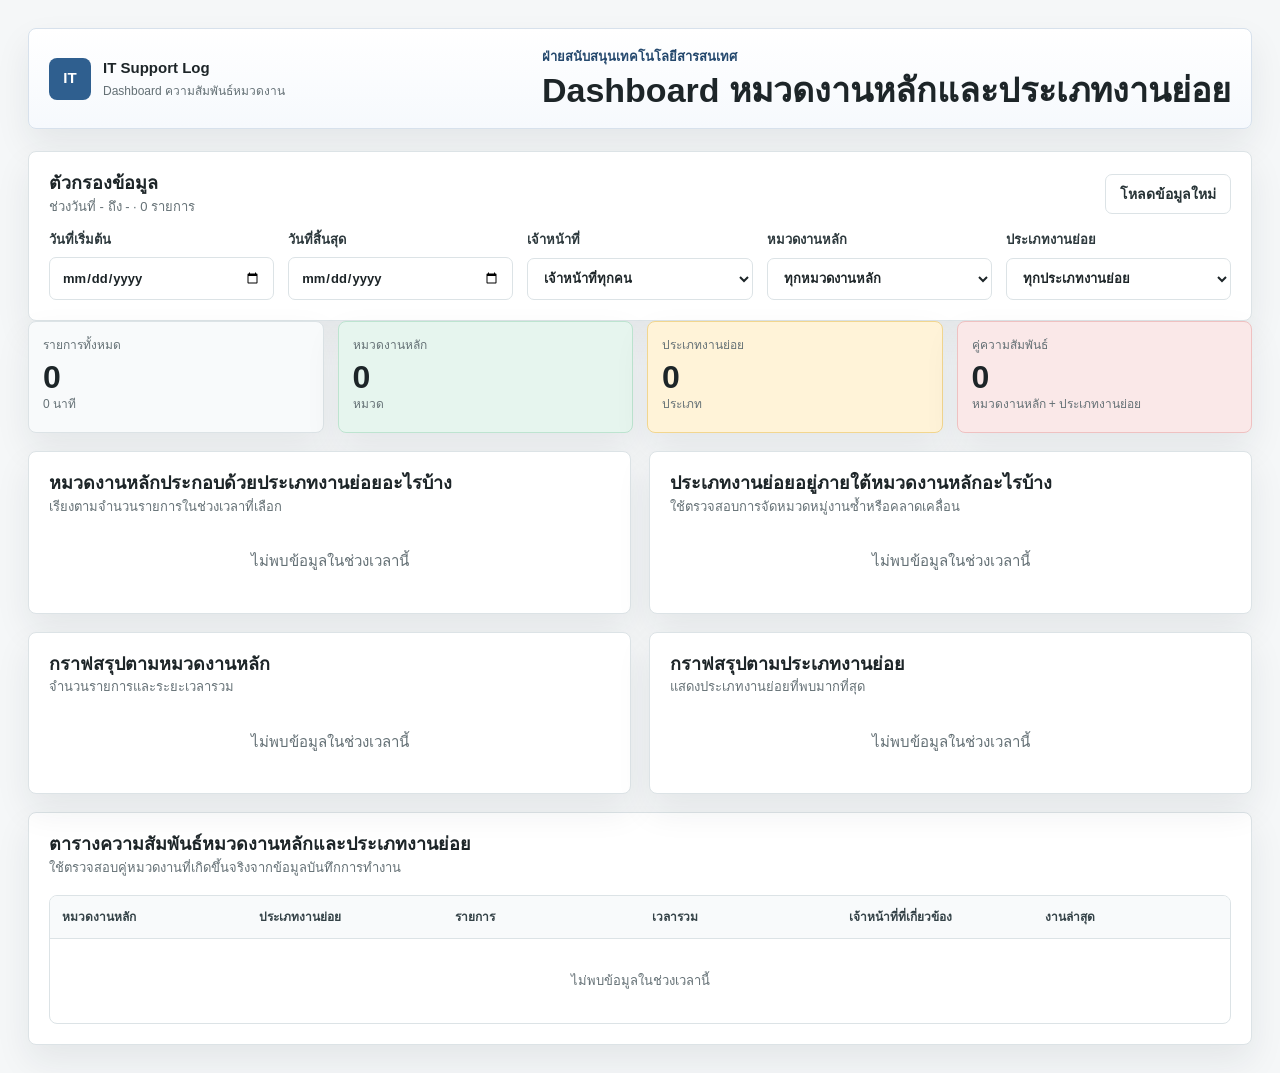
==== category-dashboard.html @ 1a27743a "Add category relationship dashboard" ====
<!doctype html>
<html lang="th">
  <head>
    <meta charset="utf-8" />
    <meta name="viewport" content="width=device-width, initial-scale=1" />
    <title>Dashboard หมวดงานและประเภทย่อย | IT Support</title>
    <link rel="stylesheet" href="./styles.css?v=20260831-01" />
  </head>
  <body>
    <div class="app-shell">
      <main class="main dashboard-main">
        <header class="topbar">
          <div class="topbar-head">
            <div class="brand">
              <div class="brand-mark">IT</div>
              <div>
                <strong>IT Support Log</strong>
                <span>Dashboard ความสัมพันธ์หมวดงาน</span>
              </div>
            </div>
            <div>
              <p class="section-label">ฝ่ายสนับสนุนเทคโนโลยีสารสนเทศ</p>
              <h1>Dashboard หมวดงานหลักและประเภทงานย่อย</h1>
            </div>
          </div>
        </header>

        <section class="panel dashboard-filter-panel">
          <div class="panel-heading compact">
            <div>
              <h2>ตัวกรองข้อมูล</h2>
              <p id="dashboardSubtitle">กำลังโหลดข้อมูล...</p>
            </div>
            <button class="ghost-button" id="refreshDashboard" type="button">โหลดข้อมูลใหม่</button>
          </div>
          <div class="dashboard-filters relationship-filters">
            <label>
              วันที่เริ่มต้น
              <input id="dateFrom" type="date" />
            </label>
            <label>
              วันที่สิ้นสุด
              <input id="dateTo" type="date" />
            </label>
            <label>
              เจ้าหน้าที่
              <select id="staffFilter">
                <option value="">เจ้าหน้าที่ทุกคน</option>
              </select>
            </label>
            <label>
              หมวดงานหลัก
              <select id="categoryFilter">
                <option value="">ทุกหมวดงานหลัก</option>
              </select>
            </label>
            <label>
              ประเภทงานย่อย
              <select id="subCategoryFilter">
                <option value="">ทุกประเภทงานย่อย</option>
              </select>
            </label>
          </div>
        </section>

        <section class="dashboard-metrics relationship-metrics" aria-label="ภาพรวมความสัมพันธ์หมวดงาน">
          <article class="metric status-card">
            <span>รายการทั้งหมด</span>
            <strong id="metricTotal">0</strong>
            <small id="metricDuration">0 นาที</small>
          </article>
          <article class="metric success status-card">
            <span>หมวดงานหลัก</span>
            <strong id="metricCategories">0</strong>
            <small>หมวด</small>
          </article>
          <article class="metric warning status-card">
            <span>ประเภทงานย่อย</span>
            <strong id="metricSubCategories">0</strong>
            <small>ประเภท</small>
          </article>
          <article class="metric danger status-card">
            <span>คู่ความสัมพันธ์</span>
            <strong id="metricPairs">0</strong>
            <small>หมวดงานหลัก + ประเภทงานย่อย</small>
          </article>
        </section>

        <section class="dashboard-grid relationship-grid">
          <section class="panel dashboard-panel">
            <div class="panel-heading compact">
              <div>
                <h2>หมวดงานหลักประกอบด้วยประเภทงานย่อยอะไรบ้าง</h2>
                <p>เรียงตามจำนวนรายการในช่วงเวลาที่เลือก</p>
              </div>
            </div>
            <div class="relationship-tree" id="categoryTree"></div>
          </section>

          <section class="panel dashboard-panel">
            <div class="panel-heading compact">
              <div>
                <h2>ประเภทงานย่อยอยู่ภายใต้หมวดงานหลักอะไรบ้าง</h2>
                <p>ใช้ตรวจสอบการจัดหมวดหมู่งานซ้ำหรือคลาดเคลื่อน</p>
              </div>
            </div>
            <div class="relationship-tree" id="subCategoryTree"></div>
          </section>
        </section>

        <section class="dashboard-grid relationship-grid">
          <section class="panel dashboard-panel">
            <div class="panel-heading compact">
              <div>
                <h2>กราฟสรุปตามหมวดงานหลัก</h2>
                <p>จำนวนรายการและระยะเวลารวม</p>
              </div>
            </div>
            <div class="dashboard-list" id="categoryBars"></div>
          </section>

          <section class="panel dashboard-panel">
            <div class="panel-heading compact">
              <div>
                <h2>กราฟสรุปตามประเภทงานย่อย</h2>
                <p>แสดงประเภทงานย่อยที่พบมากที่สุด</p>
              </div>
            </div>
            <div class="dashboard-list" id="subCategoryBars"></div>
          </section>
        </section>

        <section class="panel dashboard-panel">
          <div class="panel-heading">
            <div>
              <h2>ตารางความสัมพันธ์หมวดงานหลักและประเภทงานย่อย</h2>
              <p>ใช้ตรวจสอบคู่หมวดงานที่เกิดขึ้นจริงจากข้อมูลบันทึกการทำงาน</p>
            </div>
          </div>
          <div class="table-wrap">
            <table class="summary-table relationship-table">
              <thead>
                <tr>
                  <th>หมวดงานหลัก</th>
                  <th>ประเภทงานย่อย</th>
                  <th>รายการ</th>
                  <th>เวลารวม</th>
                  <th>เจ้าหน้าที่ที่เกี่ยวข้อง</th>
                  <th>งานล่าสุด</th>
                </tr>
              </thead>
              <tbody id="relationshipRows"></tbody>
            </table>
          </div>
        </section>
      </main>
    </div>

    <script src="./category-dashboard.js?v=20260831-01"></script>
  </body>
</html>
---- styles.css ----
:root {
  --bg: #f5f7f8;
  --surface: #ffffff;
  --surface-soft: #f8fafb;
  --text: #1d2528;
  --muted: #647075;
  --border: #dce3e6;
  --accent: #2f5f8f;
  --accent-dark: #24486d;
  --accent-soft: #e7eef7;
  --success: #168451;
  --success-soft: #e6f5ee;
  --warning: #a36308;
  --warning-soft: #fff3d8;
  --danger: #b73b3b;
  --danger-soft: #fae8e8;
  --shadow: 0 16px 35px rgba(25, 40, 48, 0.08);
  --radius: 8px;
}

* {
  box-sizing: border-box;
}

html {
  scroll-behavior: smooth;
}

body {
  margin: 0;
  background: var(--bg);
  color: var(--text);
  font-family: Tahoma, "Noto Sans Thai", Arial, sans-serif;
  font-size: 15px;
  line-height: 1.5;
}

button,
input,
select,
textarea {
  font: inherit;
}

button {
  cursor: pointer;
}

button:disabled {
  cursor: not-allowed;
  opacity: 0.68;
}

svg {
  width: 18px;
  height: 18px;
  fill: none;
  stroke: currentColor;
  stroke-linecap: round;
  stroke-linejoin: round;
  stroke-width: 2;
}

[hidden] {
  display: none !important;
}

.app-shell {
  min-height: 100vh;
}

.brand {
  display: flex;
  gap: 12px;
  align-items: center;
}

.brand-mark {
  display: grid;
  width: 42px;
  height: 42px;
  place-items: center;
  border-radius: 8px;
  background: #2f5f8f;
  color: #fff;
  font-weight: 800;
}

.brand strong,
.brand span {
  display: block;
}

.brand span {
  margin-top: 2px;
  color: var(--muted);
  font-size: 12px;
}

.nav-list {
  display: flex;
  flex-wrap: wrap;
  gap: 6px;
  margin-top: 14px;
}

.nav-item {
  display: flex;
  gap: 10px;
  align-items: center;
  min-height: 42px;
  padding: 0 12px;
  border-radius: 8px;
  border: 1px solid #d5dfeb;
  background: #f8fbff;
  color: #2f4054;
  text-decoration: none;
  font-size: 14px;
  font-weight: 700;
}

.nav-item:hover,
.nav-item.active {
  border-color: #b8cbe1;
  background: var(--accent-soft);
  color: var(--accent-dark);
}

.nav-icon {
  display: grid;
  width: 24px;
  place-items: center;
}

.main {
  min-width: 0;
  padding: 28px;
}

.form-main {
  width: min(100%, 1036px);
  margin: 0 auto;
}

.satisfaction-main {
  width: min(100%, 980px);
}

.topbar {
  display: grid;
  gap: 16px;
  margin-bottom: 22px;
  border: 1px solid #d7e1ec;
  border-radius: var(--radius);
  background: linear-gradient(180deg, #ffffff 0%, #f6f9fd 100%);
  padding: 18px 20px;
  box-shadow: var(--shadow);
}

.topbar-head {
  display: flex;
  align-items: center;
  gap: 22px;
  justify-content: space-between;
}

.dashboard-main .topbar-head > div:last-child {
  min-width: 0;
}

.dashboard-main .topbar-head h1 {
  overflow-wrap: anywhere;
}

.section-label {
  margin: 0 0 3px;
  color: var(--accent-dark);
  font-size: 13px;
  font-weight: 700;
}

h1,
h2,
p {
  margin-top: 0;
}

h1 {
  margin-bottom: 0;
  font-size: clamp(24px, 3vw, 34px);
  line-height: 1.2;
  letter-spacing: 0;
}

h2 {
  margin-bottom: 2px;
  font-size: 18px;
  line-height: 1.25;
  letter-spacing: 0;
}

.layout-grid {
  display: grid;
  grid-template-columns: minmax(0, 1.35fr) minmax(320px, 0.65fr);
  gap: 18px;
  align-items: start;
}

.form-only-layout {
  width: 100%;
}

.summary-page-grid {
  display: grid;
  grid-template-columns: minmax(0, 0.9fr) minmax(320px, 0.7fr);
  gap: 18px;
  align-items: start;
}

.dashboard-main {
  width: min(100%, 1440px);
  margin: 0 auto;
}

.dashboard-filter-panel,
.dashboard-panel {
  padding: 20px;
}

.dashboard-filters {
  display: grid;
  grid-template-columns: repeat(3, minmax(180px, 1fr));
  gap: 14px;
}

.dashboard-filters label {
  margin-bottom: 0;
}

.dashboard-metrics {
  display: grid;
  grid-template-columns: repeat(5, minmax(150px, 1fr));
  gap: 14px;
  margin-bottom: 18px;
}

.status-card {
  min-height: 112px;
  border: 1px solid var(--border);
  border-radius: var(--radius);
  background: var(--surface);
  padding: 16px;
  box-shadow: var(--shadow);
}

.metric.muted {
  border-color: #d7dde0;
  background: #f7f9fa;
}

.dashboard-grid {
  display: grid;
  grid-template-columns: repeat(2, minmax(0, 1fr));
  gap: 18px;
  align-items: start;
  margin-bottom: 18px;
}

.dashboard-list {
  display: grid;
  gap: 10px;
}

.dashboard-bar-row {
  display: grid;
  gap: 8px;
  border: 1px solid var(--border);
  border-radius: 8px;
  background: var(--surface-soft);
  padding: 12px;
}

.dashboard-bar-head {
  display: flex;
  align-items: flex-start;
  justify-content: space-between;
  gap: 12px;
}

.dashboard-bar-head strong {
  min-width: 0;
  font-size: 13px;
}

.dashboard-bar-head span {
  flex: 0 0 auto;
  color: var(--muted);
  font-size: 12px;
  font-weight: 700;
  white-space: nowrap;
}

.dashboard-bar-track {
  height: 9px;
  overflow: hidden;
  border-radius: 999px;
  background: #e6ecef;
}

.dashboard-bar-fill {
  height: 100%;
  border-radius: inherit;
  background: linear-gradient(90deg, var(--accent), #4f7faa);
}

.dashboard-status-line {
  display: flex;
  flex-wrap: wrap;
  gap: 6px 12px;
  color: var(--muted);
  font-size: 12px;
}

.dashboard-table th,
.dashboard-table td,
.compact-table th,
.compact-table td {
  vertical-align: top;
}

.satisfaction-table {
  min-width: 980px;
}

.satisfaction-detail-table {
  min-width: 1120px;
}

.performance-filters {
  grid-template-columns: repeat(4, minmax(170px, 1fr));
}

.performance-metrics {
  grid-template-columns: repeat(5, minmax(160px, 1fr));
}

.performance-table {
  min-width: 1160px;
}

.performance-follow-table {
  min-width: 620px;
}

.relationship-filters {
  grid-template-columns: repeat(5, minmax(170px, 1fr));
}

.relationship-metrics {
  grid-template-columns: repeat(4, minmax(170px, 1fr));
}

.relationship-grid {
  grid-template-columns: repeat(2, minmax(0, 1fr));
}

.relationship-tree {
  display: grid;
  gap: 10px;
  max-height: 620px;
  overflow: auto;
}

.relationship-card {
  display: grid;
  gap: 10px;
  border: 1px solid var(--border);
  border-radius: 8px;
  background: var(--surface-soft);
  padding: 12px;
}

.relationship-card.has-multiple-parents {
  border-color: #e4c36f;
  background: #fffaf0;
}

.relationship-card-head {
  display: flex;
  align-items: flex-start;
  justify-content: space-between;
  gap: 12px;
}

.relationship-card-head strong {
  min-width: 0;
  font-size: 13px;
}

.relationship-card-head span {
  flex: 0 0 auto;
  color: var(--muted);
  font-size: 12px;
  font-weight: 700;
  white-space: nowrap;
}

.relationship-chip-list {
  display: flex;
  flex-wrap: wrap;
  gap: 6px;
}

.relationship-chip {
  min-height: 30px;
  border: 1px solid #d5dfeb;
  border-radius: 999px;
  background: #fff;
  color: #2f4054;
  padding: 4px 9px;
  font-size: 12px;
  font-weight: 700;
}

.relationship-chip:hover {
  border-color: #b8cbe1;
  background: var(--accent-soft);
  color: var(--accent-dark);
}

.relationship-chip span {
  color: var(--muted);
}

.relationship-table {
  min-width: 1120px;
}

.score-fill {
  background: linear-gradient(90deg, #2f5f8f, #168451);
}

.satisfaction-score-row .dashboard-status-line,
.performance-score-row .dashboard-status-line {
  justify-content: flex-start;
}

.satisfaction-date-filters {
  grid-template-columns: repeat(2, minmax(150px, 1fr));
}

.satisfaction-summary-grid {
  margin-bottom: 18px;
}

.satisfaction-summary-panels {
  margin-bottom: 18px;
}

.inline-panel {
  box-shadow: none;
  background: var(--surface-soft);
}

.satisfaction-follow-table {
  min-width: 760px;
}

.score-chip {
  display: inline-flex;
  align-items: center;
  min-height: 24px;
  padding: 2px 8px;
  border-radius: 999px;
  border: 1px solid var(--border);
  background: var(--surface-soft);
  color: var(--muted);
  font-size: 12px;
  font-weight: 700;
  white-space: nowrap;
}

.score-chip.good {
  border-color: #bddfcf;
  background: var(--success-soft);
  color: var(--success);
}

.score-chip.warn {
  border-color: #ead09a;
  background: var(--warning-soft);
  color: var(--warning);
}

.panel {
  border: 1px solid var(--border);
  border-radius: var(--radius);
  background: var(--surface);
  box-shadow: var(--shadow);
}

.form-panel,
.table-panel,
.side-stack .panel,
.summary-page-grid .panel {
  padding: 20px;
}

.panel-heading {
  display: flex;
  align-items: flex-start;
  justify-content: space-between;
  gap: 16px;
  margin-bottom: 18px;
}

.panel-heading.compact {
  align-items: center;
  margin-bottom: 14px;
}

.panel-heading p {
  margin: 0;
  color: var(--muted);
  font-size: 13px;
}

.form-mode {
  flex: 0 0 auto;
  padding: 5px 9px;
  border-radius: 999px;
  background: var(--accent-soft);
  color: var(--accent-dark);
  font-size: 12px;
  font-weight: 700;
}

.pending-work-panel {
  display: grid;
  gap: 12px;
  margin-bottom: 18px;
  border: 1px solid #d7e1ec;
  border-radius: 8px;
  background: #f8fbff;
  padding: 14px;
}

.pending-work-head {
  display: flex;
  align-items: flex-start;
  justify-content: space-between;
  gap: 12px;
}

.pending-work-head h3 {
  margin: 0 0 2px;
  color: var(--text);
  font-size: 15px;
}

.pending-work-head p {
  margin: 0;
  color: var(--muted);
  font-size: 12px;
}

.pending-work-list {
  display: grid;
  gap: 8px;
  max-height: 300px;
  overflow: auto;
}

.pending-work-item {
  display: grid;
  grid-template-columns: minmax(0, 1fr) auto;
  gap: 10px;
  align-items: center;
  border: 1px solid var(--border);
  border-radius: 8px;
  background: #fff;
  padding: 10px;
}

.pending-work-content {
  display: grid;
  gap: 5px;
  min-width: 0;
}

.pending-work-title {
  display: flex;
  align-items: center;
  gap: 8px;
}

.pending-work-title strong {
  min-width: 0;
  overflow: hidden;
  color: var(--text);
  font-size: 13px;
  text-overflow: ellipsis;
  white-space: nowrap;
}

.pending-work-item p {
  margin: 0;
  color: var(--muted);
  font-size: 12px;
}

.field-grid {
  display: grid;
  gap: 14px;
  margin-bottom: 14px;
}

.field-grid.two {
  grid-template-columns: repeat(2, minmax(0, 1fr));
}

.field-grid .full-field {
  grid-column: 1 / -1;
  position: relative;
}

label {
  display: grid;
  gap: 7px;
  margin-bottom: 14px;
  color: #2c383c;
  font-size: 13px;
  font-weight: 700;
}

input,
select,
textarea {
  width: 100%;
  min-height: 42px;
  border: 1px solid var(--border);
  border-radius: 7px;
  background: #fff;
  color: var(--text);
  padding: 10px 12px;
  outline: none;
}

textarea {
  min-height: 96px;
  resize: vertical;
}

input:focus,
select:focus,
textarea:focus {
  border-color: var(--accent);
  box-shadow: 0 0 0 3px rgba(22, 117, 111, 0.14);
}

.date-input-wrap {
  position: relative;
  display: flex;
}

.date-input-wrap input {
  padding-right: 48px;
}

.date-picker-button {
  position: absolute;
  top: 4px;
  right: 4px;
  display: grid;
  width: 34px;
  height: 34px;
  place-items: center;
  border: 0;
  border-radius: 6px;
  background: var(--accent-soft);
  color: var(--accent-dark);
}

.date-picker-button:hover {
  background: #d8e5f3;
}

.thai-calendar {
  position: absolute;
  z-index: 20;
  top: 72px;
  left: 0;
  width: min(330px, calc(100vw - 48px));
  margin-top: 0;
  border: 1px solid var(--border);
  border-radius: 8px;
  background: #fff;
  padding: 12px;
  box-shadow: var(--shadow);
}

.calendar-head {
  display: flex;
  align-items: center;
  justify-content: space-between;
  gap: 8px;
  margin-bottom: 10px;
}

.calendar-title {
  color: var(--text);
  font-size: 14px;
  font-weight: 800;
}

.calendar-nav {
  display: inline-grid;
  width: 32px;
  height: 32px;
  place-items: center;
  border: 1px solid var(--border);
  border-radius: 6px;
  background: #fff;
  color: var(--text);
}

.calendar-grid {
  display: grid;
  grid-template-columns: repeat(7, 1fr);
  gap: 4px;
}

.calendar-weekday,
.calendar-day {
  display: grid;
  min-height: 34px;
  place-items: center;
  border-radius: 6px;
  font-size: 12px;
}

.calendar-weekday {
  color: var(--muted);
  font-weight: 800;
}

.calendar-day {
  border: 1px solid transparent;
  background: #fff;
  color: var(--text);
}

.calendar-day:hover {
  border-color: var(--accent);
  background: var(--accent-soft);
}

.calendar-day.today {
  border-color: #9bb6d5;
}

.calendar-day.selected {
  background: var(--accent);
  color: #fff;
}

.calendar-day.muted {
  color: #a0aaae;
}

input[readonly] {
  background: var(--surface-soft);
  color: var(--muted);
}

.hint {
  color: var(--muted);
  font-size: 12px;
  font-weight: 400;
}

.section-divider {
  height: 1px;
  margin: 20px 0;
  border: 0;
  background: var(--border);
}

.service-ref-panel {
  display: grid;
  gap: 4px;
  margin-bottom: 14px;
  border: 1px solid #d7e1ec;
  border-radius: 8px;
  background: #f8fbff;
  padding: 12px;
}

.service-ref-panel strong {
  color: var(--text);
  font-size: 13px;
}

.service-ref-panel span {
  color: var(--muted);
  font-size: 12px;
}

.modal-backdrop {
  position: fixed;
  z-index: 60;
  inset: 0;
  display: grid;
  place-items: center;
  background: rgba(16, 35, 38, 0.42);
  padding: 20px;
}

.modal-backdrop[hidden] {
  display: none;
}

.confirm-modal {
  width: min(100%, 560px);
  min-width: 0;
  max-height: min(760px, calc(100vh - 40px));
  overflow: auto;
  overscroll-behavior: contain;
  border: 1px solid var(--border);
  border-radius: 8px;
  background: #fff;
  padding: 20px;
  box-shadow: var(--shadow);
}

.modal-head {
  margin-bottom: 14px;
}

.modal-head h2 {
  margin-bottom: 0;
  font-size: 20px;
}

.confirm-summary {
  display: grid;
  gap: 8px;
  margin-bottom: 16px;
}

.confirm-summary-row {
  display: grid;
  gap: 4px;
  border: 1px solid var(--border);
  border-radius: 8px;
  background: var(--surface-soft);
  padding: 10px;
}

.confirm-summary-row span {
  color: var(--muted);
  font-size: 12px;
  font-weight: 700;
}

.confirm-summary-row strong {
  color: var(--text);
  font-size: 14px;
  font-weight: 700;
  overflow-wrap: anywhere;
}

.modal-actions {
  display: flex;
  justify-content: flex-end;
  gap: 10px;
  background: #fff;
}

.completion-panel {
  display: grid;
  gap: 16px;
  margin-top: 12vh;
}

.completion-panel p {
  margin: 0;
  color: var(--muted);
}

.rating-section {
  display: grid;
  gap: 10px;
  margin-bottom: 16px;
}

.rating-row {
  display: grid;
  grid-template-columns: minmax(220px, 1fr) auto;
  gap: 16px;
  align-items: center;
  border: 1px solid var(--border);
  border-radius: 8px;
  background: var(--surface-soft);
  padding: 12px;
}

.rating-label {
  color: #2c383c;
  font-size: 13px;
  font-weight: 700;
}

.rating-options {
  display: grid;
  grid-template-columns: repeat(5, 40px);
  gap: 7px;
}

.rating-option {
  display: block;
  margin: 0;
}

.rating-option input {
  position: absolute;
  opacity: 0;
  pointer-events: none;
}

.rating-option span {
  display: grid;
  width: 40px;
  height: 36px;
  place-items: center;
  border: 1px solid var(--border);
  border-radius: 7px;
  background: #fff;
  color: var(--text);
  font-weight: 800;
}

.rating-option input:focus-visible + span {
  border-color: var(--accent);
  box-shadow: 0 0 0 3px rgba(47, 95, 143, 0.16);
}

.rating-option input:checked + span {
  border-color: var(--accent);
  background: var(--accent);
  color: #fff;
}

.form-actions {
  display: flex;
  justify-content: flex-end;
  gap: 10px;
  padding-top: 6px;
}

.satisfaction-share-panel {
  display: grid;
  gap: 14px;
  margin-top: 18px;
  border: 1px solid #cbd9e8;
  border-radius: 8px;
  background: #f8fbff;
  padding: 16px;
}

.satisfaction-share-panel[hidden] {
  display: none;
}

.satisfaction-share-copy h3 {
  margin: 0 0 4px;
  color: var(--text);
  font-size: 17px;
}

.satisfaction-share-copy p:last-child {
  margin: 0;
  color: var(--muted);
  font-size: 13px;
}

.qr-share-layout {
  display: grid;
  grid-template-columns: 178px minmax(0, 1fr);
  gap: 16px;
  align-items: center;
}

.qr-code-box {
  display: grid;
  width: 178px;
  height: 178px;
  place-items: center;
  border: 1px solid var(--border);
  border-radius: 8px;
  background: #fff;
  padding: 10px;
}

.qr-code-box img {
  width: 156px;
  height: 156px;
  object-fit: contain;
}

.qr-share-actions {
  display: grid;
  gap: 10px;
  min-width: 0;
}

.button-row {
  display: flex;
  flex-wrap: wrap;
  gap: 10px;
}

.primary-button,
.ghost-button,
.icon-button {
  display: inline-flex;
  align-items: center;
  justify-content: center;
  gap: 8px;
  min-height: 40px;
  border-radius: 7px;
  border: 1px solid transparent;
  padding: 0 14px;
  font-size: 14px;
  font-weight: 700;
}

.primary-button {
  background: var(--accent);
  color: #fff;
}

.primary-button:hover {
  background: var(--accent-dark);
}

.primary-button:disabled,
.primary-button:disabled:hover {
  background: var(--accent);
}

.ghost-button {
  border-color: var(--border);
  background: #fff;
  color: #263235;
}

.ghost-button:hover,
.icon-button:hover {
  border-color: #bdc9cd;
  background: var(--surface-soft);
}

.icon-button {
  width: 38px;
  padding: 0;
  border-color: var(--border);
  background: #fff;
  color: var(--muted);
}

.side-stack {
  display: grid;
  gap: 18px;
}

.summary-grid {
  display: grid;
  grid-template-columns: repeat(2, minmax(0, 1fr));
  gap: 10px;
}

.metric {
  min-height: 112px;
  border: 1px solid var(--border);
  border-radius: 8px;
  background: var(--surface-soft);
  padding: 14px;
}

.metric span,
.metric small {
  display: block;
  color: var(--muted);
  font-size: 12px;
}

.metric strong {
  display: block;
  margin: 7px 0 2px;
  font-size: 32px;
  line-height: 1;
}

.metric.success {
  background: var(--success-soft);
  border-color: #bde4d0;
}

.metric.warning {
  background: var(--warning-soft);
  border-color: #f2d68f;
}

.metric.danger {
  background: var(--danger-soft);
  border-color: #efc1c1;
}

.recent-list {
  display: grid;
  gap: 10px;
  max-height: 540px;
  overflow: auto;
}

.recent-item {
  display: grid;
  gap: 7px;
  border: 1px solid var(--border);
  border-radius: 8px;
  padding: 12px;
}

.recent-top {
  display: flex;
  align-items: center;
  justify-content: space-between;
  gap: 8px;
}

.recent-item strong {
  font-size: 14px;
}

.recent-item p {
  margin: 0;
  color: var(--muted);
  font-size: 12px;
}

.status-pill {
  display: inline-flex;
  align-items: center;
  min-height: 24px;
  border-radius: 999px;
  padding: 0 9px;
  font-size: 12px;
  font-weight: 700;
  white-space: nowrap;
}

.status-สำเร็จ {
  background: var(--success-soft);
  color: var(--success);
}

.status-ระหว่างดำเนินการ,
.status-ต่อเนื่องวันถัดไป,
.status-ต่อเนื่องในครั้งถัดไป {
  background: var(--warning-soft);
  color: var(--warning);
}

.status-ไม่สำเร็จ,
.status-ยกเลิก {
  background: var(--danger-soft);
  color: var(--danger);
}

.table-panel {
  margin-top: 18px;
}

.filters {
  display: flex;
  gap: 10px;
  align-items: center;
}

.filters input {
  width: min(360px, 34vw);
}

.filters select {
  width: 190px;
}

#log-table .panel-heading {
  display: grid;
  grid-template-columns: 1fr;
}

.log-table-filters {
  display: grid;
  grid-template-columns: repeat(3, minmax(0, 1fr));
  align-items: end;
  width: 100%;
}

.log-table-filters label {
  margin-bottom: 0;
  color: var(--muted);
  font-size: 12px;
}

.log-table-filters input,
.log-table-filters select {
  width: 100%;
}

.table-wrap {
  overflow: auto;
  border: 1px solid var(--border);
  border-radius: 8px;
}

table {
  width: 100%;
  border-collapse: collapse;
  min-width: 900px;
}

.summary-table {
  table-layout: fixed;
  min-width: 1180px;
}

.summary-table .col-date {
  width: 92px;
}

.summary-table .col-time {
  width: 112px;
}

.summary-table .col-staff {
  width: 150px;
}

.summary-table .col-title {
  width: 26%;
}

.summary-table .col-category {
  width: 22%;
}

.summary-table .col-status {
  width: 120px;
}

.summary-table .col-result {
  width: 15%;
}

.summary-table .col-attachments {
  width: 86px;
}

th,
td {
  border-bottom: 1px solid var(--border);
  padding: 12px;
  text-align: left;
  vertical-align: middle;
}

th {
  background: var(--surface-soft);
  color: #344247;
  font-size: 12px;
}

td {
  font-size: 13px;
}

.summary-table td,
.summary-table th {
  overflow-wrap: anywhere;
}

.summary-table .cell-title,
.summary-table .cell-category {
  vertical-align: top;
}

.summary-table .cell-title strong {
  display: block;
  margin-bottom: 2px;
}

.summary-table .cell-title small,
.summary-table .cell-category small,
.summary-table .cell-staff small {
  color: var(--muted);
  line-height: 1.35;
}

.summary-table .cell-attachments {
  font-size: 12px;
}

tr:last-child td {
  border-bottom: 0;
}

.row-actions {
  display: flex;
  gap: 6px;
}

.mini-button {
  min-height: 30px;
  border: 1px solid var(--border);
  border-radius: 6px;
  background: #fff;
  padding: 0 9px;
  color: var(--text);
  font-size: 12px;
  font-weight: 700;
}

.mini-button.delete {
  color: var(--danger);
}

.empty-state {
  padding: 20px;
  color: var(--muted);
  text-align: center;
}

.empty-state.compact {
  padding: 10px;
  font-size: 13px;
}

.attachment-list {
  display: grid;
  gap: 5px;
}

.attachment-list a {
  display: block;
  max-width: 100%;
  overflow: hidden;
  color: var(--accent-dark);
  font-weight: 700;
  text-overflow: ellipsis;
  white-space: nowrap;
  text-decoration: none;
}

.attachment-list a:hover {
  text-decoration: underline;
}

.pagination-bar {
  display: flex;
  align-items: center;
  justify-content: space-between;
  gap: 12px;
  padding-top: 12px;
}

.pagination-info {
  color: var(--muted);
  font-size: 13px;
}

.pagination-tabs {
  display: flex;
  flex-wrap: wrap;
  gap: 6px;
  justify-content: flex-end;
}

.page-tab {
  min-width: 36px;
  min-height: 34px;
  border: 1px solid var(--border);
  border-radius: 7px;
  background: #fff;
  color: var(--text);
  font-size: 13px;
  font-weight: 700;
}

.page-tab:hover,
.page-tab.active {
  border-color: #b8cbe1;
  background: var(--accent-soft);
  color: var(--accent-dark);
}

.toast {
  position: fixed;
  right: 22px;
  bottom: 22px;
  transform: translateY(14px);
  opacity: 0;
  pointer-events: none;
  border-radius: 8px;
  background: #102326;
  color: #fff;
  padding: 12px 14px;
  box-shadow: var(--shadow);
  transition: opacity 0.2s ease, transform 0.2s ease;
}

.toast.show {
  transform: translateY(0);
  opacity: 1;
}

.field-error {
  margin: -6px 0 6px;
  border: 1px solid #efb8b8;
  border-radius: 8px;
  background: var(--danger-soft);
  color: var(--danger);
  padding: 9px 12px;
  font-size: 14px;
  font-weight: 700;
}

@media (max-width: 1080px) {
  .layout-grid,
  .summary-page-grid,
  .dashboard-grid {
    grid-template-columns: 1fr;
  }

  .dashboard-metrics {
    grid-template-columns: repeat(2, minmax(0, 1fr));
  }
}

@media (max-width: 720px) {
  .main {
    padding: 18px;
  }

  .panel-heading {
    display: grid;
  }

  .field-grid.two,
  .summary-grid,
  .satisfaction-date-filters,
  .dashboard-filters,
  .relationship-filters,
  .relationship-metrics,
  .dashboard-metrics {
    grid-template-columns: 1fr;
  }

  .topbar-head {
    display: grid;
    gap: 14px;
  }

  .nav-list {
    display: grid;
    grid-template-columns: 1fr;
  }

  .filters {
    display: grid;
    width: 100%;
  }

  .filters input,
  .filters select {
    width: 100%;
  }

  .pagination-bar {
    display: grid;
  }

  .pagination-tabs {
    justify-content: flex-start;
  }

  .form-actions {
    display: grid;
  }

  .modal-actions {
    display: grid;
  }

  .modal-backdrop {
    justify-items: stretch;
    align-items: stretch;
    padding: 0;
  }

  .confirm-modal {
    display: grid;
    grid-template-rows: auto minmax(0, 1fr) auto;
    width: 100vw;
    max-width: 100vw;
    height: 100dvh;
    max-height: 100dvh;
    overflow: hidden;
    border: 0;
    border-radius: 0;
    padding: 12px;
  }

  .modal-head {
    margin-bottom: 10px;
  }

  .modal-head h2 {
    font-size: 18px;
  }

  .confirm-summary {
    min-height: 0;
    overflow: auto;
    padding: 0 2px 8px 0;
    -webkit-overflow-scrolling: touch;
  }

  .confirm-summary-row {
    gap: 2px;
    padding: 7px 8px;
  }

  .confirm-summary-row span {
    font-size: 11px;
  }

  .confirm-summary-row strong {
    font-size: 12px;
    line-height: 1.35;
    word-break: break-word;
  }

  .modal-actions {
    position: sticky;
    right: 0;
    bottom: 0;
    margin: 0 -12px -12px;
    border-top: 1px solid var(--border);
    padding: 8px 12px max(12px, env(safe-area-inset-bottom));
  }

  .modal-actions .primary-button,
  .modal-actions .ghost-button {
    min-height: 42px;
  }

  .qr-share-layout {
    grid-template-columns: 1fr;
  }

  .qr-code-box {
    width: 100%;
    height: auto;
    min-height: 178px;
  }

  .pending-work-head,
  .pending-work-item,
  .rating-row {
    display: grid;
  }

  .rating-options {
    grid-template-columns: repeat(5, minmax(0, 1fr));
  }

  .rating-option span {
    width: 100%;
  }

  .primary-button,
  .ghost-button {
    width: 100%;
  }

  .dashboard-bar-head {
    display: grid;
  }

  .dashboard-bar-head span {
    white-space: normal;
  }

}

@media (max-width: 420px) {
  .confirm-modal {
    padding: 10px;
  }

  .modal-head {
    margin-bottom: 8px;
  }

  .modal-head .section-label {
    margin-bottom: 2px;
    font-size: 11px;
  }

  .modal-head h2 {
    font-size: 16px;
    line-height: 1.25;
  }

  .confirm-summary {
    gap: 6px;
  }

  .confirm-summary-row {
    padding: 6px 7px;
  }

  .confirm-summary-row strong {
    font-size: 12px;
    line-height: 1.28;
  }

  .modal-actions {
    margin: 0 -10px -10px;
    padding: 8px 10px max(10px, env(safe-area-inset-bottom));
  }
}
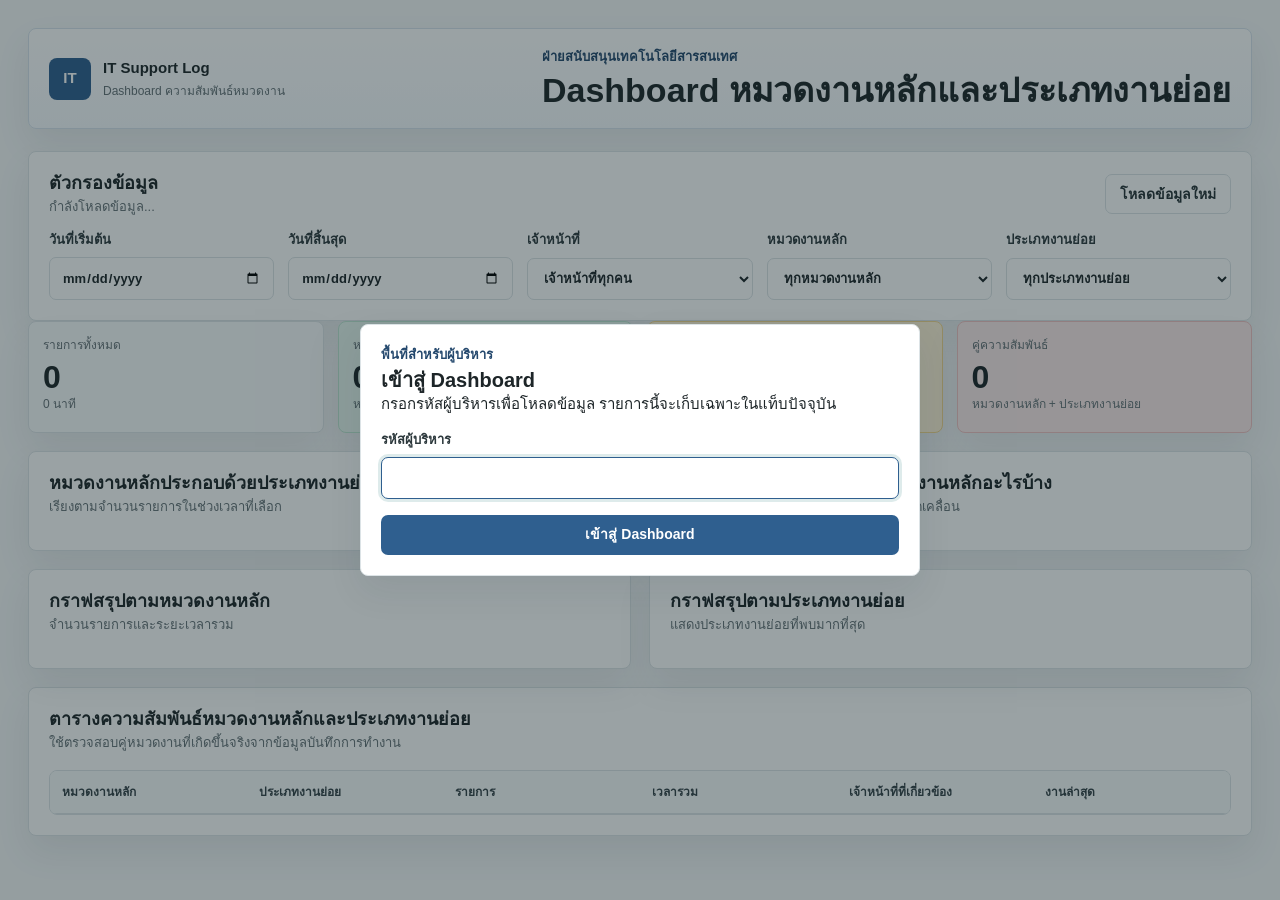
==== commit 45b2ddaf: "Remove public manager token from dashboards" ====
--- a/category-dashboard.html
+++ b/category-dashboard.html
@@ -4,7 +4,8 @@
     <meta charset="utf-8" />
     <meta name="viewport" content="width=device-width, initial-scale=1" />
     <title>Dashboard หมวดงานและประเภทย่อย | IT Support</title>
-    <link rel="stylesheet" href="./styles.css?v=20260831-01" />
+    <meta name="referrer" content="no-referrer" />
+    <link rel="stylesheet" href="./styles.css?v=20261115-01" />
   </head>
   <body>
     <div class="app-shell">
@@ -156,6 +157,7 @@
       </main>
     </div>
 
-    <script src="./category-dashboard.js?v=20260831-01"></script>
+    <script src="./manager-auth.js?v=20261115-01"></script>
+    <script src="./category-dashboard.js?v=20261115-01"></script>
   </body>
 </html>
--- a/styles.css
+++ b/styles.css
@@ -65,6 +65,42 @@
   display: none !important;
 }
 
+.manager-auth-backdrop {
+  z-index: 1000;
+}
+
+.manager-auth-modal {
+  width: min(440px, calc(100vw - 32px));
+}
+
+.manager-auth-form {
+  display: grid;
+  gap: 16px;
+}
+
+.manager-auth-form label {
+  margin: 0;
+}
+
+.manager-auth-form .primary-button {
+  width: 100%;
+}
+
+.manager-auth-error {
+  margin: 0;
+}
+
+.manager-auth-change {
+  white-space: nowrap;
+}
+
+.manager-auth-actions {
+  display: flex;
+  flex-wrap: wrap;
+  gap: 8px;
+  align-items: center;
+}
+
 .app-shell {
   min-height: 100vh;
 }
@@ -1457,6 +1493,15 @@
     display: grid;
   }
 
+  .manager-auth-actions {
+    display: grid;
+    width: 100%;
+  }
+
+  .manager-auth-actions .ghost-button {
+    width: 100%;
+  }
+
   .field-grid.two,
   .summary-grid,
   .satisfaction-date-filters,
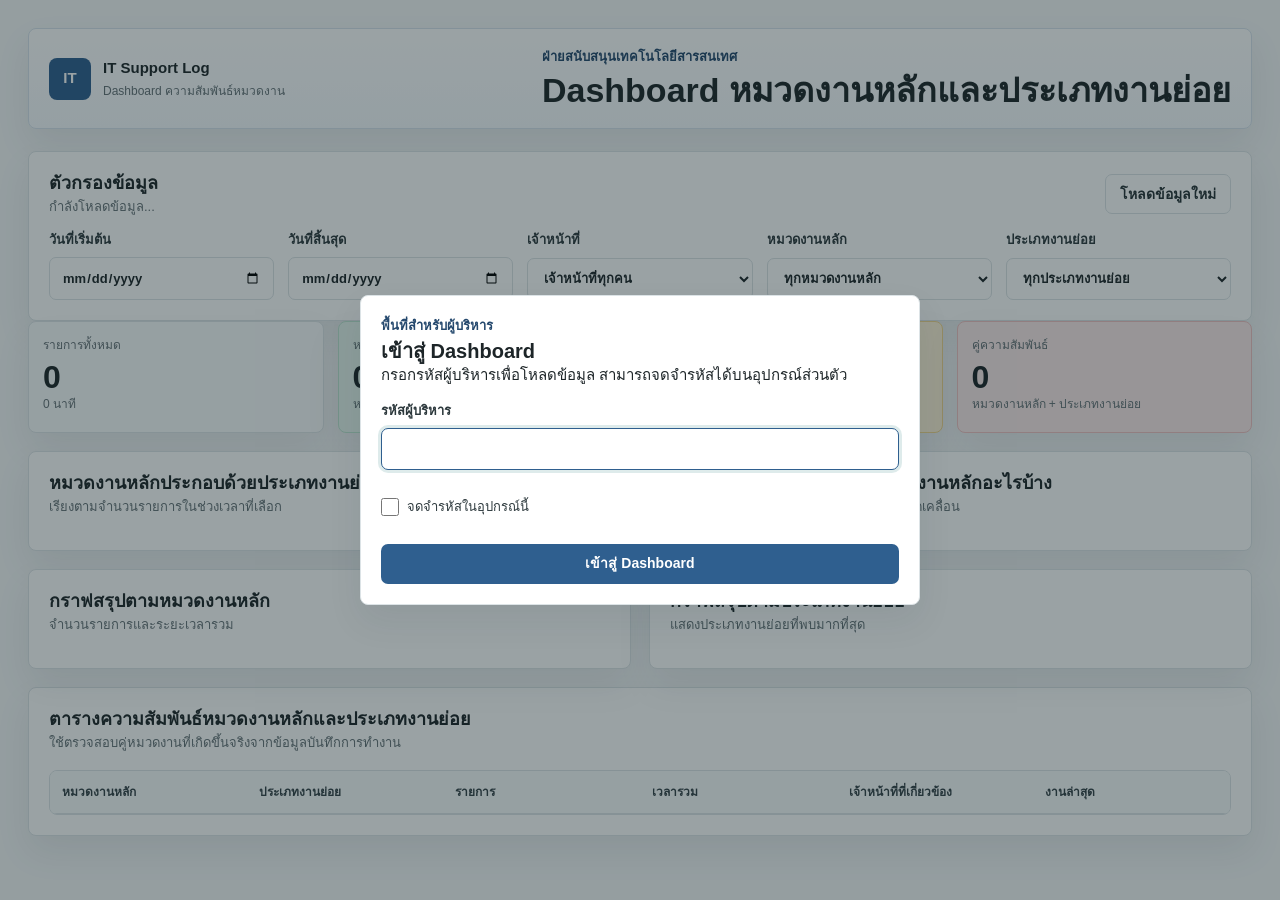
==== commit d324baf3: "Remember manager token on trusted devices" ====
--- a/category-dashboard.html
+++ b/category-dashboard.html
@@ -5,7 +5,7 @@
     <meta name="viewport" content="width=device-width, initial-scale=1" />
     <title>Dashboard หมวดงานและประเภทย่อย | IT Support</title>
     <meta name="referrer" content="no-referrer" />
-    <link rel="stylesheet" href="./styles.css?v=20261115-01" />
+    <link rel="stylesheet" href="./styles.css?v=20261115-03" />
   </head>
   <body>
     <div class="app-shell">
@@ -157,7 +157,7 @@
       </main>
     </div>
 
-    <script src="./manager-auth.js?v=20261115-01"></script>
+    <script src="./manager-auth.js?v=20261115-03"></script>
     <script src="./category-dashboard.js?v=20261115-01"></script>
   </body>
 </html>
--- a/styles.css
+++ b/styles.css
@@ -82,6 +82,19 @@
   margin: 0;
 }
 
+.manager-auth-form .manager-auth-remember {
+  display: flex;
+  align-items: center;
+  gap: 8px;
+  font-weight: 500;
+}
+
+.manager-auth-remember input {
+  width: 18px;
+  height: 18px;
+  margin: 0;
+}
+
 .manager-auth-form .primary-button {
   width: 100%;
 }
